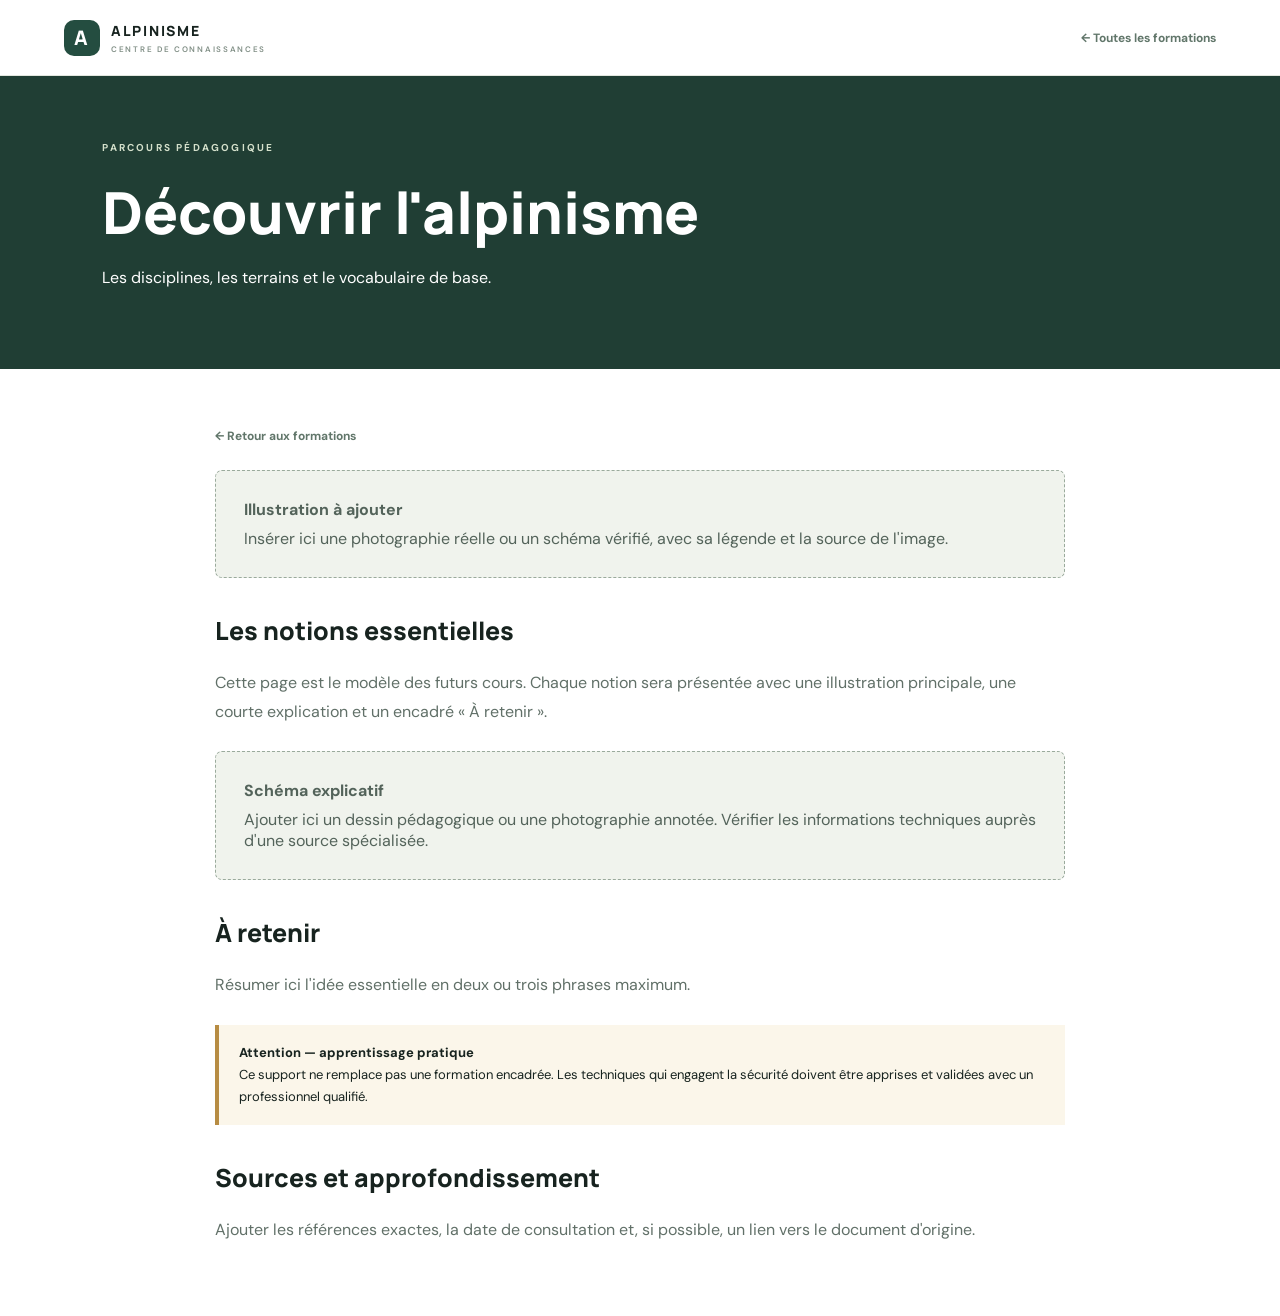
==== chapitre.html @ 08bb518b "Add files via upload" ====
<!doctype html>
<html lang="fr"><head><meta charset="utf-8"><meta name="viewport" content="width=device-width, initial-scale=1"><title>Chapitre — Alpinisme</title><link rel="stylesheet" href="style.css"><style>
.chapter-hero{padding:65px max(8vw,24px);background:#203e34;color:white}.chapter-hero h1{font:800 clamp(34px,5vw,58px) Manrope,sans-serif;margin:12px 0}.chapter-wrap{max-width:900px;margin:auto;padding:55px 25px}.back{font-size:12px;color:#61766a;font-weight:700}.placeholder{background:#f0f3ed;border:1px dashed #9aaa9c;border-radius:7px;padding:28px;margin:25px 0;color:#53635a}.placeholder strong{display:block;margin-bottom:8px}.chapter-wrap p{line-height:1.8;color:#617068}.chapter-wrap h2{font:800 25px Manrope;margin-top:35px}.chapter-warning{border-left:4px solid #b78c43;background:#fbf6ea;padding:17px 20px;margin:25px 0;font-size:13px;line-height:1.7}
</style></head><body>
<header class="topbar"><a class="brand" href="index.html"><span class="brand-mark">A</span><span>ALPINISME<span class="brand-sub">CENTRE DE CONNAISSANCES</span></span></a><a class="back" href="index.html#formations">← Toutes les formations</a></header>
<section class="chapter-hero"><p class="eyebrow">PARCOURS PÉDAGOGIQUE</p><h1 id="chapterTitle">Chapitre</h1><p id="chapterIntro">Cours en préparation.</p></section>
<main class="chapter-wrap">
  <a class="back" href="index.html#formations">← Retour aux formations</a>
  <div class="placeholder"><strong>Illustration à ajouter</strong>Insérer ici une photographie réelle ou un schéma vérifié, avec sa légende et la source de l'image.</div>
  <h2>Les notions essentielles</h2>
  <p>Cette page est le modèle des futurs cours. Chaque notion sera présentée avec une illustration principale, une courte explication et un encadré « À retenir ».</p>
  <div class="placeholder"><strong>Schéma explicatif</strong>Ajouter ici un dessin pédagogique ou une photographie annotée. Vérifier les informations techniques auprès d'une source spécialisée.</div>
  <h2>À retenir</h2>
  <p>Résumer ici l'idée essentielle en deux ou trois phrases maximum.</p>
  <div class="chapter-warning"><strong>Attention — apprentissage pratique</strong><br>Ce support ne remplace pas une formation encadrée. Les techniques qui engagent la sécurité doivent être apprises et validées avec un professionnel qualifié.</div>
  <h2>Sources et approfondissement</h2><p>Ajouter les références exactes, la date de consultation et, si possible, un lien vers le document d'origine.</p>
</main><script>
const titles={"01":["Découvrir l'alpinisme","Les disciplines, les terrains et le vocabulaire de base."],"02":["Le milieu montagnard","Comprendre le relief, l'altitude, les saisons et les dangers naturels."],"03":["Météorologie","Lire le ciel et comprendre les phénomènes météo en montagne."],"04":["Neige et avalanches","Découvrir le manteau neigeux et les facteurs de risque."],"05":["Matériel d'alpinisme","Identifier les équipements et comprendre leurs fonctions."],"06":["Cordes et encordement","Comprendre les principes de la sécurité en cordée."],"07":["Techniques de progression","Découvrir les différents terrains et les exigences de déplacement."],"08":["Glaciers et crevasses","Comprendre les glaciers et les dangers du terrain glaciaire."],"09":["Orientation et navigation","Lire une carte et comprendre les outils de navigation."],"10":["Préparer une course","Organiser une sortie et évaluer les paramètres importants."],"11":["Sécurité et secours","Prévention des risques et principes d'alerte."],"12":["Vie en montagne","S'organiser pour vivre et se déplacer en montagne."],"13":["Préparation physique","Développer les qualités utiles à la pratique de la montagne."],"14":["Progresser vers l'autonomie","Comprendre les étapes et responsabilités de la progression."],"15":["Culture alpine et grandes courses","Découvrir l'histoire et les grandes ascensions."]};
const id=new URLSearchParams(location.search).get("c")||"01";const data=titles[id]||titles["01"];document.getElementById("chapterTitle").textContent=data[0];document.getElementById("chapterIntro").textContent=data[1];document.title=data[0]+" — Alpinisme";
</script></body></html>
---- style.css ----
@import url('https://fonts.googleapis.com/css2?family=DM+Sans:wght@400;500;600;700&family=Manrope:wght@400;500;600;700;800&display=swap');
:root{--ink:#17231f;--muted:#68756f;--green:#244d40;--lime:#c5d7a5;--paper:#f5f6f2;--line:#e2e7df}
*{box-sizing:border-box}html{scroll-behavior:smooth}body{margin:0;background:#fff;color:var(--ink);font-family:'DM Sans',sans-serif}a{color:inherit;text-decoration:none}.topbar{height:76px;padding:0 max(5vw,24px);display:flex;align-items:center;justify-content:space-between;background:#fff;position:sticky;top:0;z-index:10;border-bottom:1px solid var(--line)}.brand{display:flex;gap:11px;align-items:center;font:800 14px Manrope,sans-serif;letter-spacing:1.7px}.brand-mark{width:36px;height:36px;background:var(--green);color:#fff;border-radius:10px;display:grid;place-items:center;font:800 20px Manrope}.brand-sub{display:block;font:600 8px 'DM Sans';letter-spacing:1.7px;color:#829087;margin-top:4px}.topbar nav{display:flex;gap:32px;font-size:13px;color:#53615a}.topbar nav a:hover{color:var(--green)}.menu-toggle{display:none;border:0;background:none;font-size:24px}
.hero{min-height:590px;position:relative;display:flex;align-items:center;padding:80px max(9vw,28px);color:white;background:#263e36 url('https://images.unsplash.com/photo-1464822759023-fed622ff2c3b?auto=format&fit=crop&w=2000&q=85') center 48%/cover no-repeat}.hero-shade{position:absolute;inset:0;background:linear-gradient(90deg,rgba(12,28,24,.86),rgba(12,28,24,.38) 60%,rgba(12,28,24,.12))}.hero-content{position:relative;max-width:660px}.eyebrow{font-size:10px;letter-spacing:2.2px;font-weight:700;color:#d4e0cb;margin:0 0 18px}.eyebrow.dark{color:#718578}.hero h1{font:800 clamp(48px,7vw,82px)/1.02 Manrope,sans-serif;letter-spacing:-3px;margin:0 0 24px}.hero h1 em{font-style:normal;color:#c9d9b3}.hero-copy{font-size:16px;line-height:1.8;color:#e0e8e2;max-width:550px;margin-bottom:32px}.button{display:inline-flex;align-items:center;gap:28px;padding:15px 20px;border-radius:4px;font-size:13px;font-weight:700}.button-light{background:#f5f7f1;color:var(--ink)}.button span{font-size:18px}.hero-note{position:absolute;bottom:25px;right:6%;font-size:11px;color:#e0e8e2}.dot{display:inline-block;width:7px;height:7px;background:#c5d7a5;border-radius:50%;margin-right:8px}
.section-wrap{max-width:1160px;margin:auto;padding:88px 28px}.intro{display:grid;grid-template-columns:1fr 1fr;gap:70px;align-items:center}.section-wrap h2,.notice-band h2{font:800 clamp(30px,4vw,43px)/1.12 Manrope,sans-serif;letter-spacing:-1.4px;margin:0}.intro-text{font-size:16px;line-height:1.9;color:var(--muted);max-width:520px}.courses{padding-top:35px}.section-heading{display:flex;justify-content:space-between;align-items:end;gap:25px;margin-bottom:30px}.search-box{display:flex;align-items:center;border:1px solid var(--line);padding:0 13px;height:44px;border-radius:4px;min-width:260px;color:#839087}.search-box span{font-size:24px;margin-right:8px}.search-box input{border:0;outline:0;font:13px 'DM Sans';width:100%;background:transparent}.filter-row{display:flex;gap:8px;flex-wrap:wrap;margin-bottom:25px}.filter{border:1px solid var(--line);background:white;padding:9px 14px;border-radius:30px;font:600 11px 'DM Sans';color:#627068;cursor:pointer}.filter.active,.filter:hover{background:var(--green);color:#fff;border-color:var(--green)}.course-grid{display:grid;grid-template-columns:repeat(3,1fr);gap:18px}.course-card{border:1px solid var(--line);border-radius:7px;overflow:hidden;transition:transform .2s,box-shadow .2s;background:white}.course-card:hover{transform:translateY(-3px);box-shadow:0 12px 30px #1b39200d}.course-image{height:165px;background:#e6ebe4 center/cover no-repeat;position:relative}.course-number{position:absolute;left:14px;top:14px;background:#ffffffed;border-radius:3px;padding:6px 9px;font-size:10px;font-weight:700;color:var(--green)}.course-body{padding:18px}.course-category{font-size:9px;letter-spacing:1.5px;text-transform:uppercase;color:#7c8c80;font-weight:700}.course-body h3{font:700 18px Manrope;margin:8px 0}.course-body p{font-size:12px;line-height:1.65;color:var(--muted);min-height:40px;margin:0 0 14px}.course-link{font-size:11px;font-weight:700;color:var(--green)}.course-link span{margin-left:8px}.no-results{color:var(--muted);padding:25px}.notice-band{background:#203e34;color:#fff;padding:62px max(9vw,28px);display:flex;gap:24px;align-items:flex-start}.notice-icon{flex:0 0 42px;height:42px;border:1px solid #9eb49d;border-radius:50%;display:grid;place-items:center;color:#d0dfbd;font:700 20px Manrope}.notice-band .eyebrow{margin-bottom:12px}.notice-band h2{font-size:30px;max-width:700px}.notice-band p:last-child{max-width:800px;color:#d2ddd5;font-size:13px;line-height:1.8}.sources h2{margin-bottom:16px}.sources>p:not(.eyebrow){color:var(--muted);line-height:1.8;max-width:700px;font-size:14px}.source-list{display:grid;grid-template-columns:repeat(5,1fr);gap:10px;margin-top:30px}.source-list a{border:1px solid var(--line);padding:16px 13px;border-radius:5px;font-weight:700;font-size:13px}.source-list span{display:block;font-size:10px;font-weight:400;color:var(--muted);margin-top:8px}footer{background:#f2f4ef;padding:28px max(5vw,24px);display:flex;align-items:center;justify-content:space-between;gap:20px}footer p{font-size:10px;color:#79867d}.footer-brand{font-size:12px}.back-top{font-size:11px;font-weight:700;color:var(--green)}
@media(max-width:800px){.course-grid{grid-template-columns:repeat(2,1fr)}.source-list{grid-template-columns:repeat(2,1fr)}.intro{gap:25px}.topbar nav{gap:16px}}
@media(max-width:600px){.topbar{height:65px}.menu-toggle{display:block}.topbar nav{display:none;position:absolute;top:65px;left:0;right:0;background:#fff;padding:18px 25px;flex-direction:column;border-bottom:1px solid var(--line)}.topbar nav.open{display:flex}.hero{min-height:570px;padding:65px 25px}.hero h1{letter-spacing:-2px}.hero-copy{font-size:14px}.hero-note{left:25px;right:auto}.section-wrap{padding:65px 22px}.intro{grid-template-columns:1fr;gap:8px}.intro-text{font-size:14px}.section-heading{align-items:stretch;flex-direction:column}.search-box{min-width:0}.course-grid{grid-template-columns:1fr}.course-image{height:190px}.notice-band{padding:48px 23px;gap:15px}.notice-band h2{font-size:24px}.source-list{grid-template-columns:1fr 1fr}footer{flex-wrap:wrap}footer p{order:3;width:100%}}
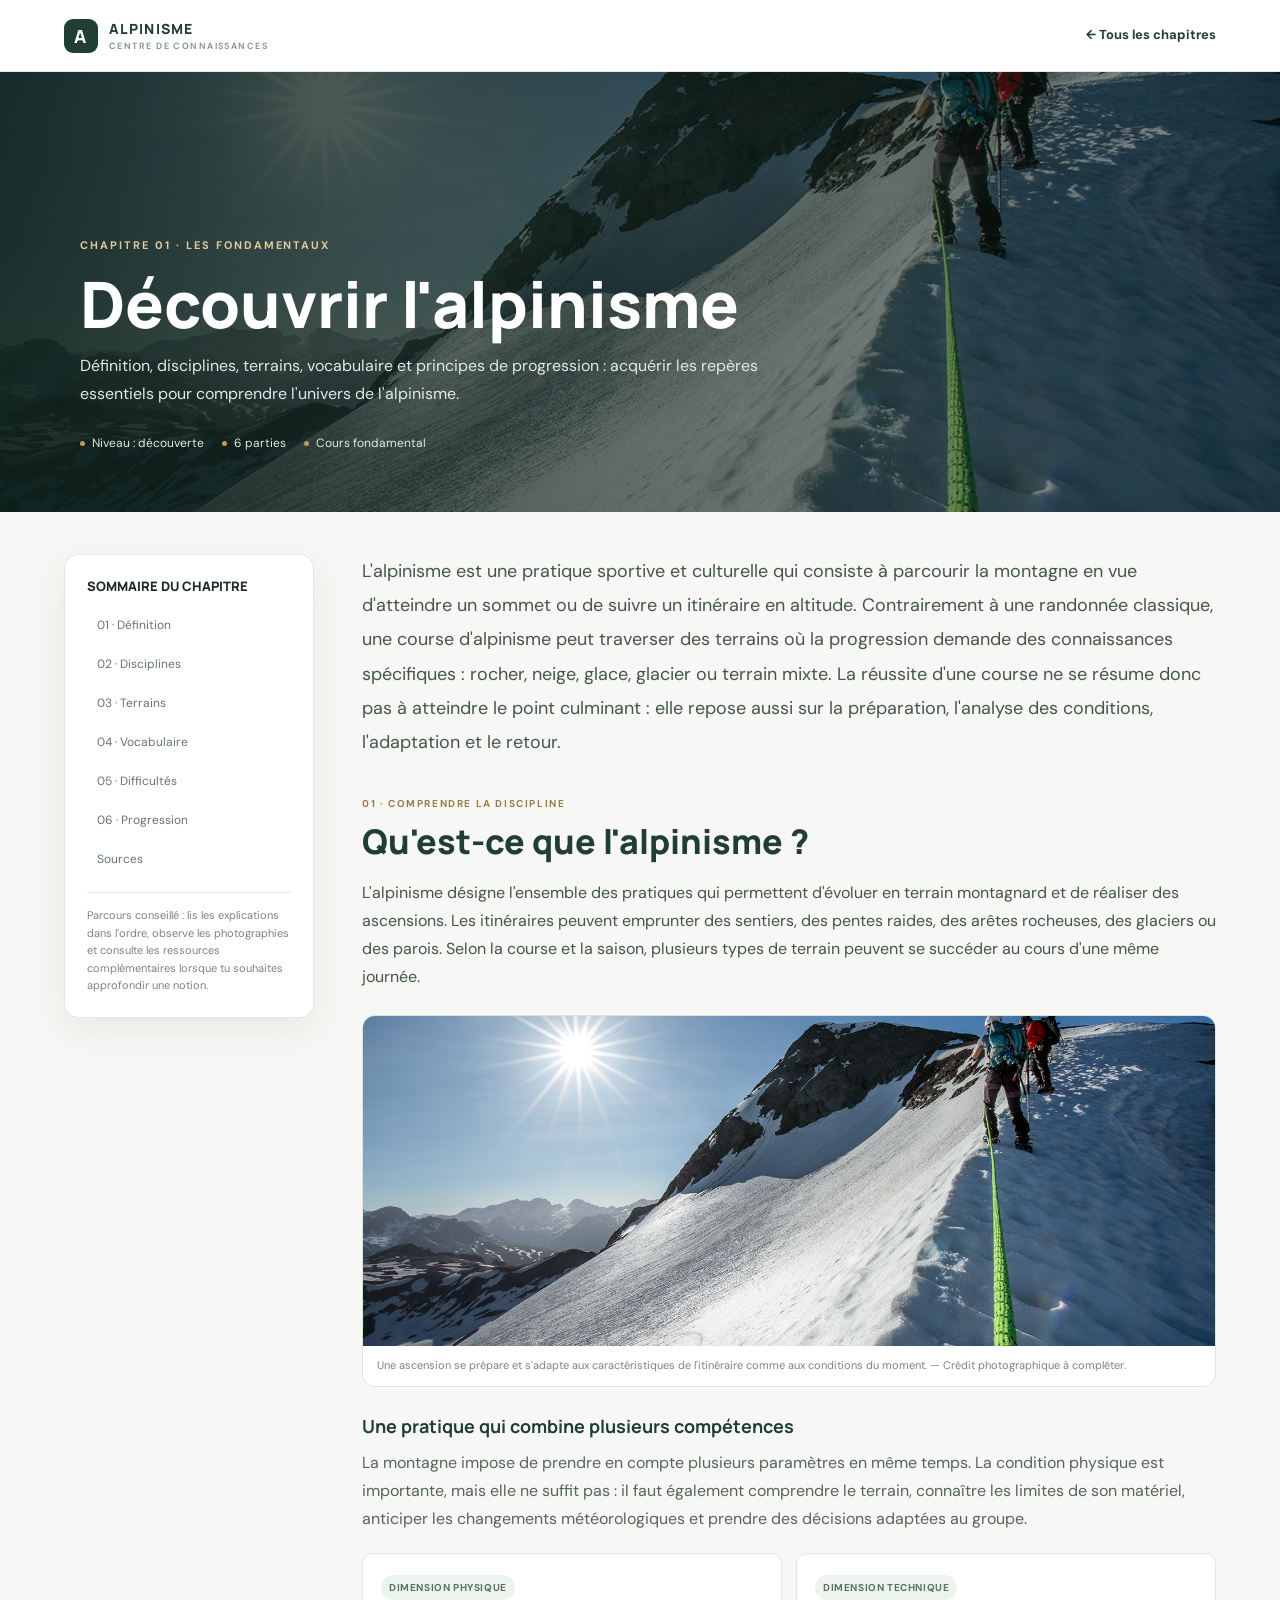
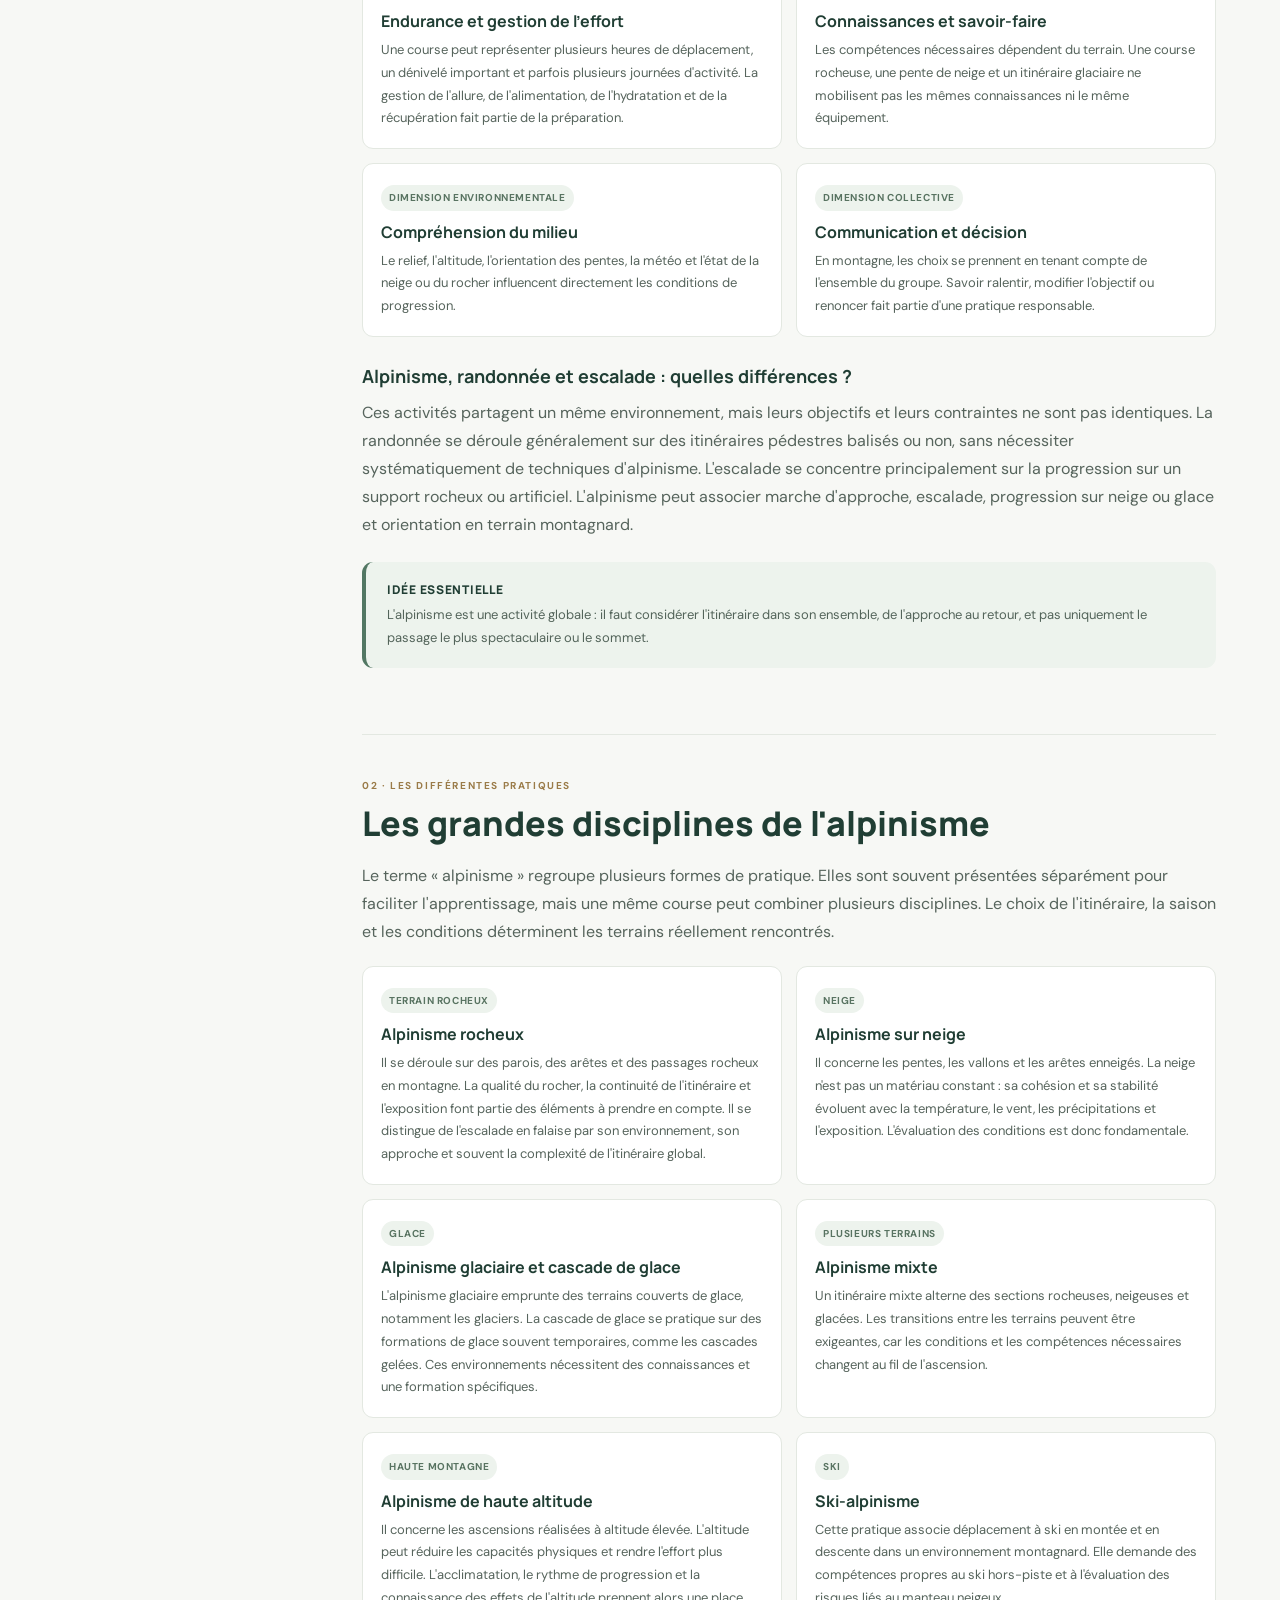
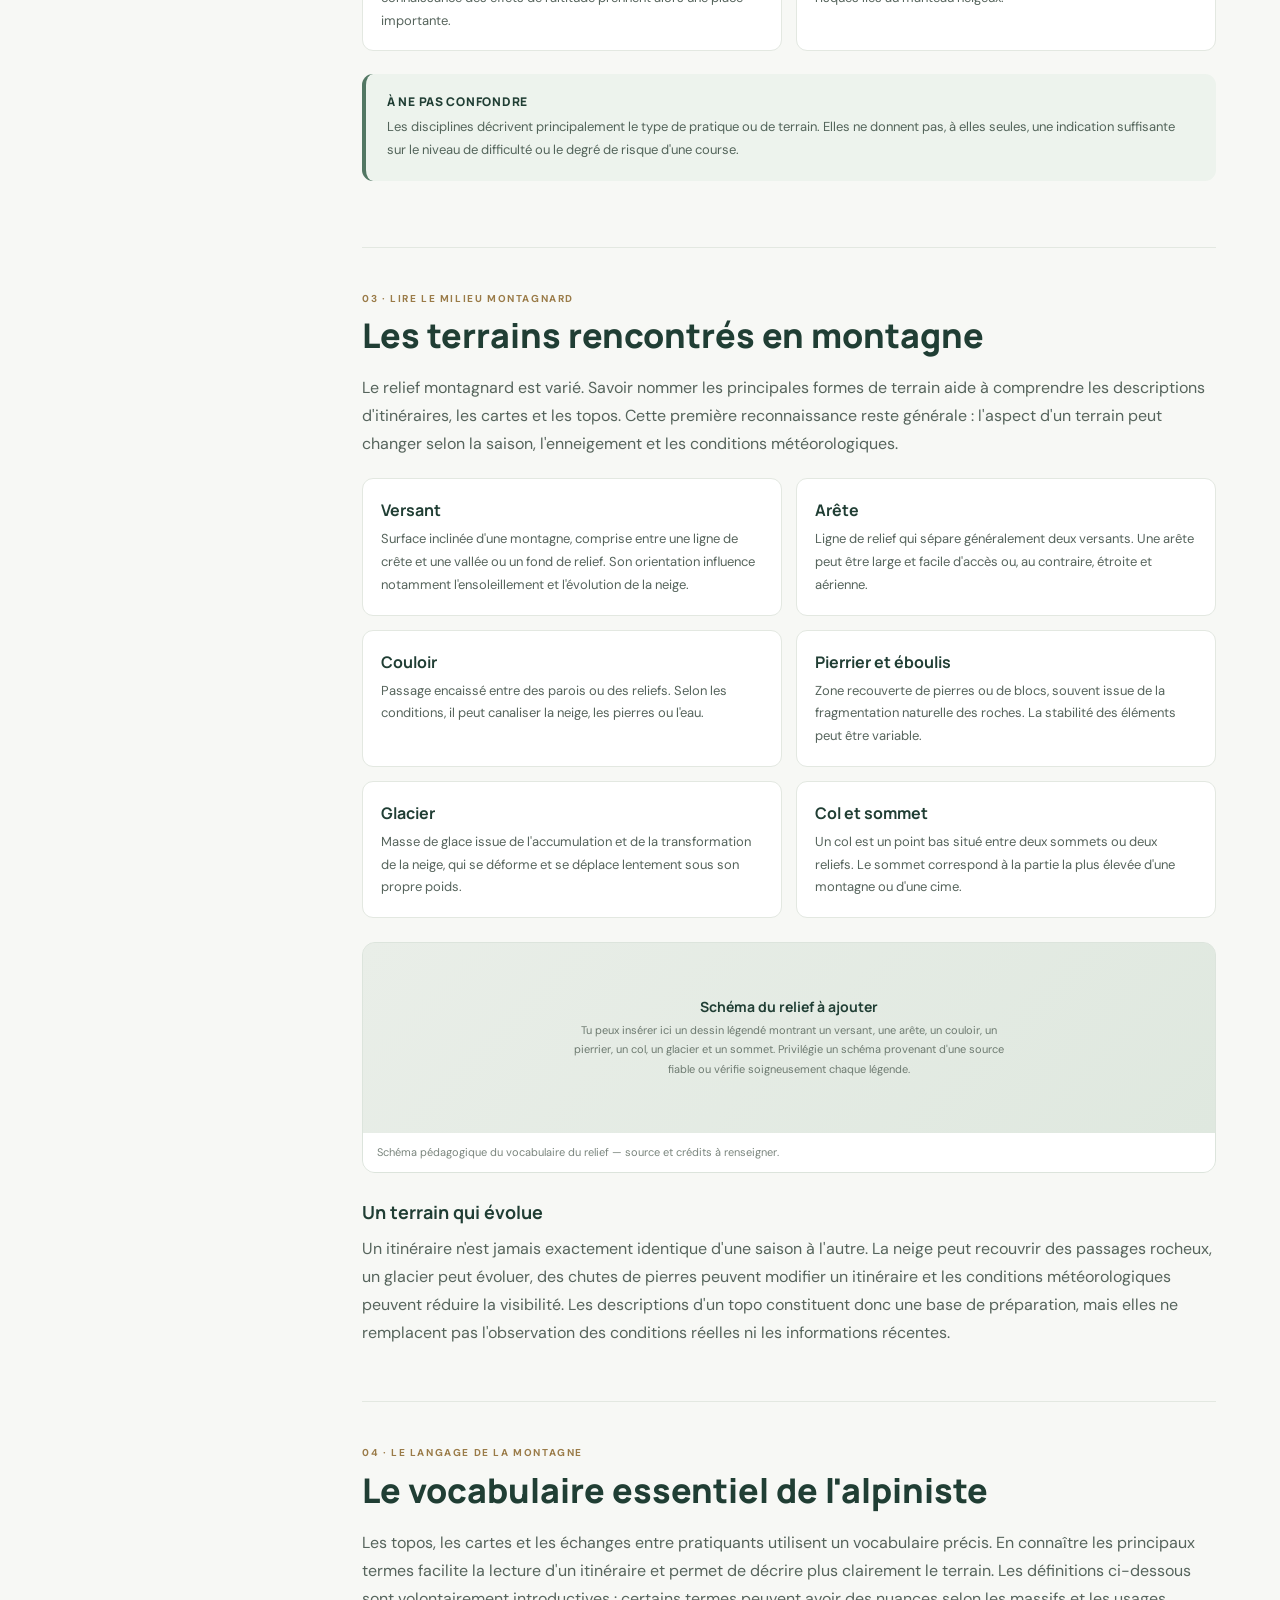
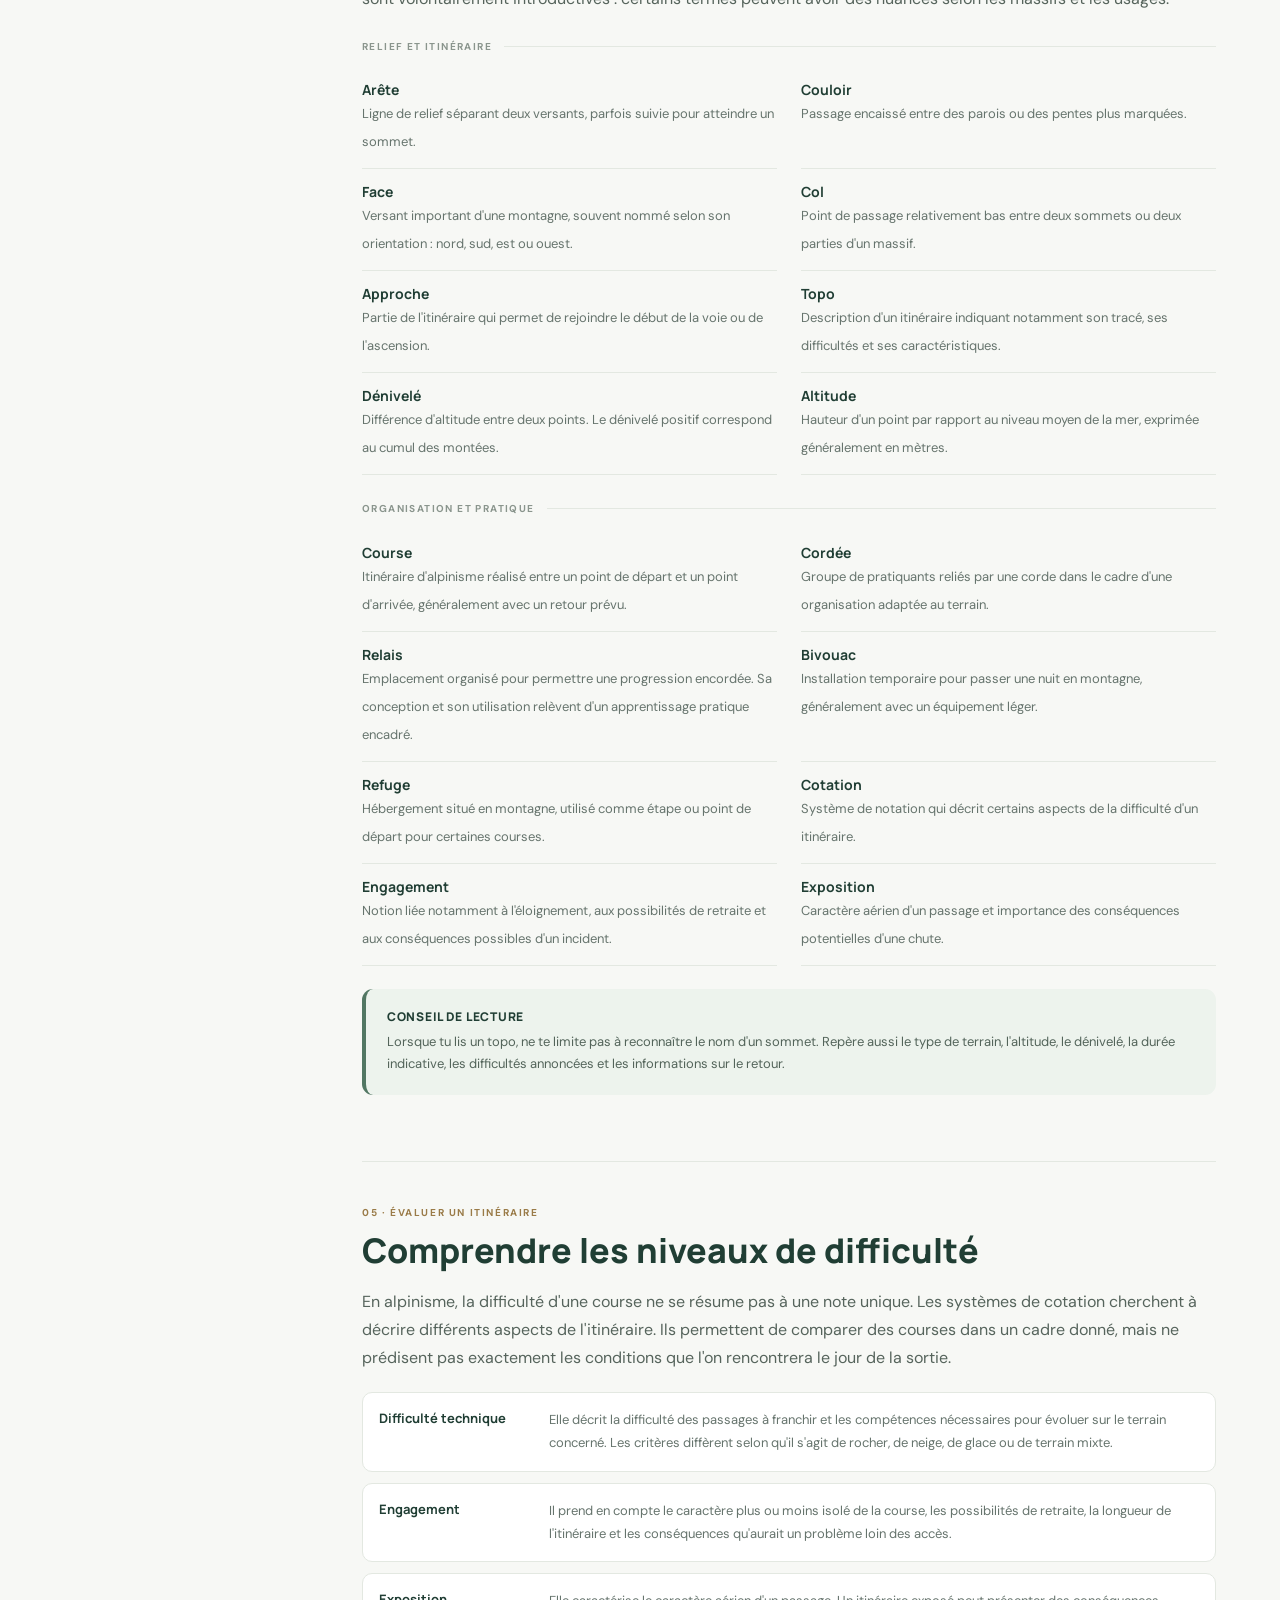
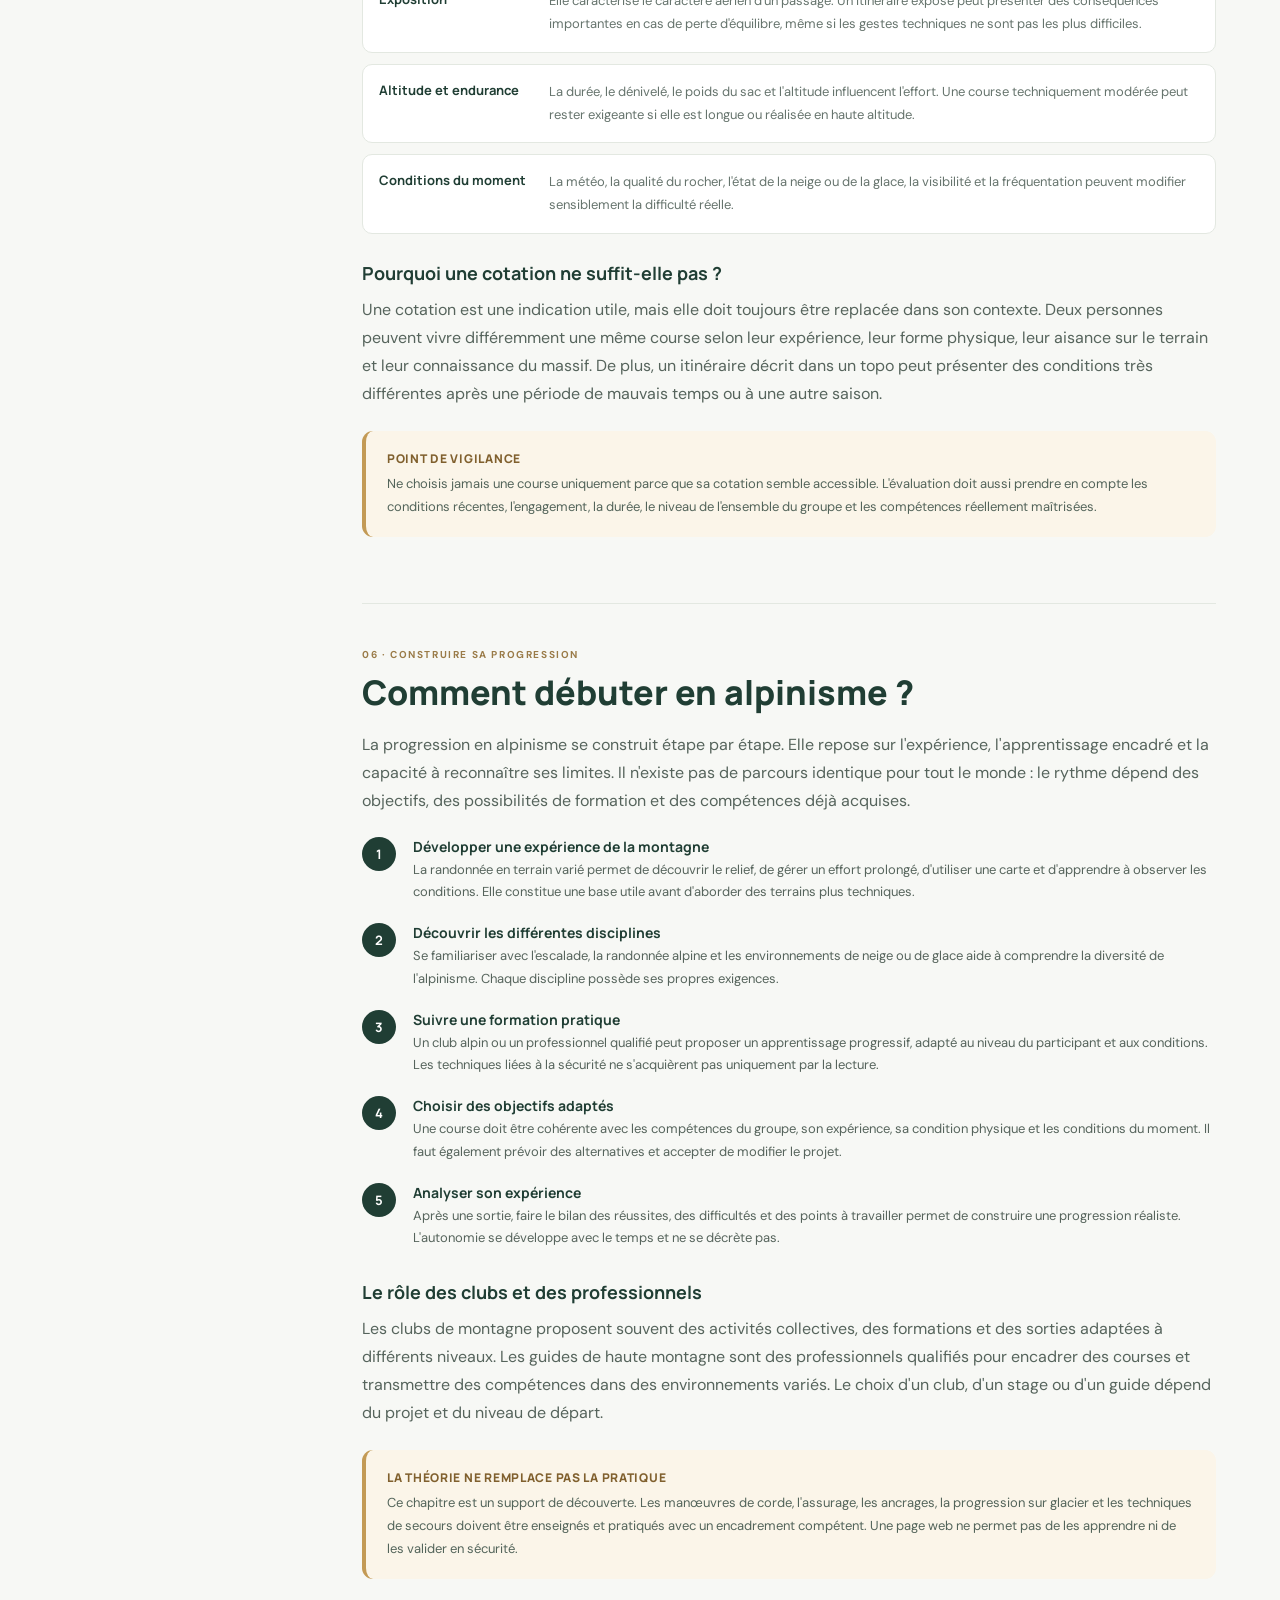
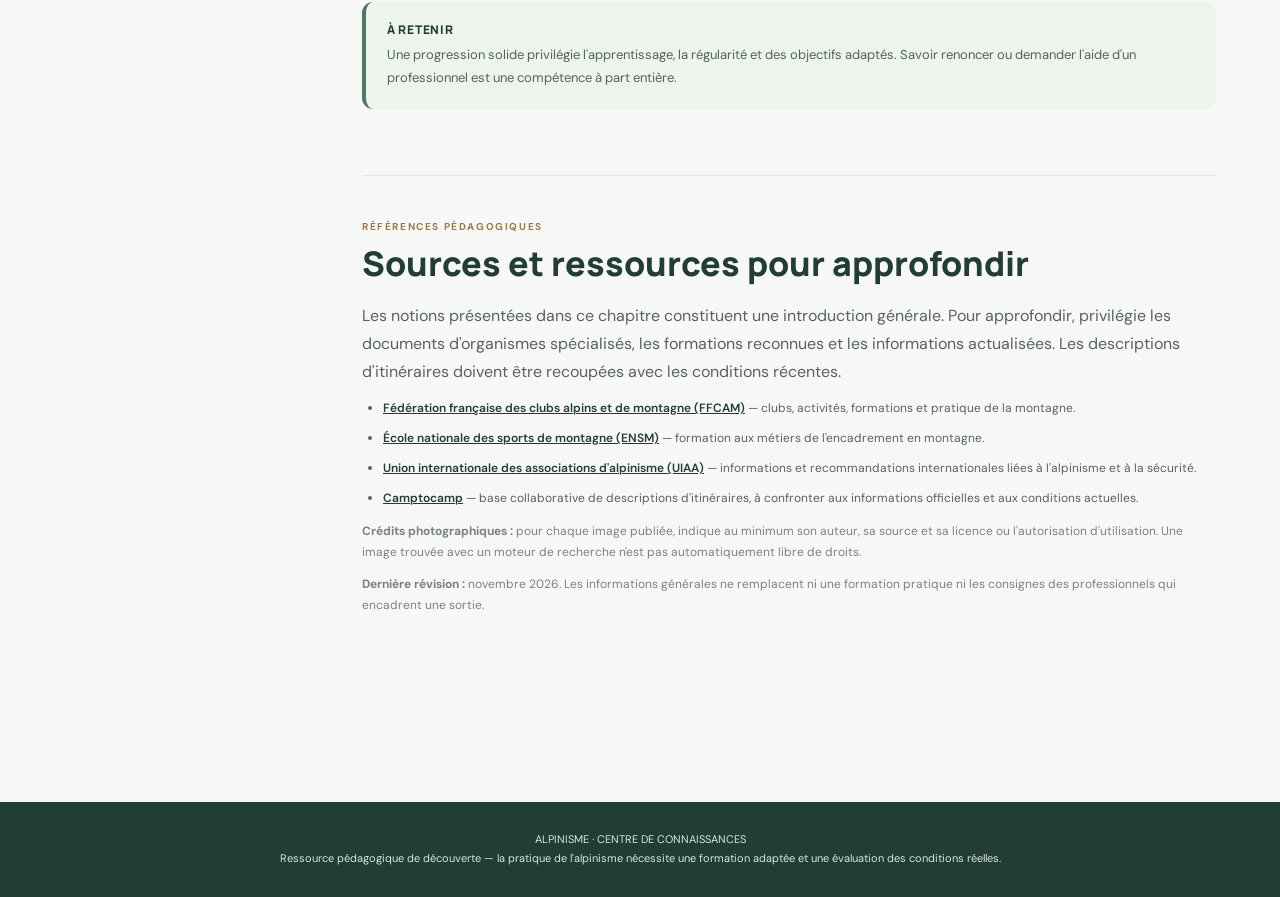
==== commit 94102f37: "Add files via upload" ====
--- a/chapitre.html
+++ b/chapitre.html
@@ -1,20 +1,214 @@
 <!doctype html>
-<html lang="fr"><head><meta charset="utf-8"><meta name="viewport" content="width=device-width, initial-scale=1"><title>Chapitre — Alpinisme</title><link rel="stylesheet" href="style.css"><style>
-.chapter-hero{padding:65px max(8vw,24px);background:#203e34;color:white}.chapter-hero h1{font:800 clamp(34px,5vw,58px) Manrope,sans-serif;margin:12px 0}.chapter-wrap{max-width:900px;margin:auto;padding:55px 25px}.back{font-size:12px;color:#61766a;font-weight:700}.placeholder{background:#f0f3ed;border:1px dashed #9aaa9c;border-radius:7px;padding:28px;margin:25px 0;color:#53635a}.placeholder strong{display:block;margin-bottom:8px}.chapter-wrap p{line-height:1.8;color:#617068}.chapter-wrap h2{font:800 25px Manrope;margin-top:35px}.chapter-warning{border-left:4px solid #b78c43;background:#fbf6ea;padding:17px 20px;margin:25px 0;font-size:13px;line-height:1.7}
-</style></head><body>
-<header class="topbar"><a class="brand" href="index.html"><span class="brand-mark">A</span><span>ALPINISME<span class="brand-sub">CENTRE DE CONNAISSANCES</span></span></a><a class="back" href="index.html#formations">← Toutes les formations</a></header>
-<section class="chapter-hero"><p class="eyebrow">PARCOURS PÉDAGOGIQUE</p><h1 id="chapterTitle">Chapitre</h1><p id="chapterIntro">Cours en préparation.</p></section>
-<main class="chapter-wrap">
-  <a class="back" href="index.html#formations">← Retour aux formations</a>
-  <div class="placeholder"><strong>Illustration à ajouter</strong>Insérer ici une photographie réelle ou un schéma vérifié, avec sa légende et la source de l'image.</div>
-  <h2>Les notions essentielles</h2>
-  <p>Cette page est le modèle des futurs cours. Chaque notion sera présentée avec une illustration principale, une courte explication et un encadré « À retenir ».</p>
-  <div class="placeholder"><strong>Schéma explicatif</strong>Ajouter ici un dessin pédagogique ou une photographie annotée. Vérifier les informations techniques auprès d'une source spécialisée.</div>
-  <h2>À retenir</h2>
-  <p>Résumer ici l'idée essentielle en deux ou trois phrases maximum.</p>
-  <div class="chapter-warning"><strong>Attention — apprentissage pratique</strong><br>Ce support ne remplace pas une formation encadrée. Les techniques qui engagent la sécurité doivent être apprises et validées avec un professionnel qualifié.</div>
-  <h2>Sources et approfondissement</h2><p>Ajouter les références exactes, la date de consultation et, si possible, un lien vers le document d'origine.</p>
-</main><script>
-const titles={"01":["Découvrir l'alpinisme","Les disciplines, les terrains et le vocabulaire de base."],"02":["Le milieu montagnard","Comprendre le relief, l'altitude, les saisons et les dangers naturels."],"03":["Météorologie","Lire le ciel et comprendre les phénomènes météo en montagne."],"04":["Neige et avalanches","Découvrir le manteau neigeux et les facteurs de risque."],"05":["Matériel d'alpinisme","Identifier les équipements et comprendre leurs fonctions."],"06":["Cordes et encordement","Comprendre les principes de la sécurité en cordée."],"07":["Techniques de progression","Découvrir les différents terrains et les exigences de déplacement."],"08":["Glaciers et crevasses","Comprendre les glaciers et les dangers du terrain glaciaire."],"09":["Orientation et navigation","Lire une carte et comprendre les outils de navigation."],"10":["Préparer une course","Organiser une sortie et évaluer les paramètres importants."],"11":["Sécurité et secours","Prévention des risques et principes d'alerte."],"12":["Vie en montagne","S'organiser pour vivre et se déplacer en montagne."],"13":["Préparation physique","Développer les qualités utiles à la pratique de la montagne."],"14":["Progresser vers l'autonomie","Comprendre les étapes et responsabilités de la progression."],"15":["Culture alpine et grandes courses","Découvrir l'histoire et les grandes ascensions."]};
-const id=new URLSearchParams(location.search).get("c")||"01";const data=titles[id]||titles["01"];document.getElementById("chapterTitle").textContent=data[0];document.getElementById("chapterIntro").textContent=data[1];document.title=data[0]+" — Alpinisme";
-</script></body></html>+<html lang="fr">
+<head>
+  <meta charset="utf-8">
+  <meta name="viewport" content="width=device-width, initial-scale=1">
+  <meta name="description" content="Cours introductif d'alpinisme : définition, disciplines, terrains, vocabulaire, cotations et progression." />
+  <title>Découvrir l'alpinisme — Alpinisme</title>
+  <style>
+    @import url('https://fonts.googleapis.com/css2?family=DM+Sans:wght@400;500;600;700&family=Manrope:wght@400;500;600;700;800&display=swap');
+    :root{--forest:#203e34;--forest2:#2c5144;--ink:#1d2a25;--muted:#66746d;--paper:#f7f8f5;--line:#e3e8e1;--gold:#c39a55;--pale:#edf2ec;--white:#fff;--shadow:0 12px 35px rgba(25,48,38,.08)}
+    *{box-sizing:border-box}html{scroll-behavior:smooth;scroll-padding-top:92px}body{margin:0;background:var(--paper);color:var(--ink);font-family:'DM Sans',sans-serif;line-height:1.75}a{color:inherit}
+    .topbar{height:72px;background:#fff;border-bottom:1px solid var(--line);display:flex;align-items:center;justify-content:space-between;padding:0 max(5vw,22px);position:sticky;top:0;z-index:20}.brand{text-decoration:none;display:flex;align-items:center;gap:11px;font:800 14px Manrope,sans-serif;letter-spacing:.08em;color:var(--forest)}.brand-mark{width:34px;height:34px;background:var(--forest);color:#fff;display:grid;place-items:center;border-radius:9px;font-size:18px}.brand-sub{display:block;font:600 9px 'DM Sans',sans-serif;letter-spacing:.16em;color:#849087;margin-top:2px}.top-link{text-decoration:none;font-size:13px;font-weight:700;color:var(--forest)}.top-link:hover{text-decoration:underline}
+    .hero{background:linear-gradient(90deg,rgba(13,32,25,.88),rgba(13,32,25,.38)),url('images/decouvrir-alpinisme.jpg') center 48%/cover no-repeat,var(--forest);color:#fff;min-height:440px;display:flex;align-items:end}.hero-inner{width:min(1120px,90%);margin:0 auto;padding:78px 0 58px}.eyebrow{font-size:11px;font-weight:700;letter-spacing:.18em;text-transform:uppercase;color:#e0c99e}.hero h1{font:800 clamp(36px,6vw,64px)/1.08 Manrope,sans-serif;max-width:780px;margin:14px 0}.hero p{max-width:700px;color:#e2e9e3;font-size:16px;margin:0}.hero-meta{display:flex;gap:18px;flex-wrap:wrap;margin-top:25px;color:#e1e9e2;font-size:12px}.hero-meta span{display:flex;align-items:center;gap:7px}.dot{width:5px;height:5px;border-radius:50%;background:var(--gold)}
+    .layout{width:min(1160px,90%);margin:42px auto 90px;display:grid;grid-template-columns:250px minmax(0,1fr);gap:48px;align-items:start}.side{position:sticky;top:100px;background:#fff;border:1px solid var(--line);border-radius:14px;padding:22px;box-shadow:var(--shadow)}.side-title{font:800 13px Manrope,sans-serif;margin:0 0 12px}.side a{display:block;text-decoration:none;color:var(--muted);font-size:12px;padding:8px 10px;border-radius:7px;margin:2px 0}.side a:hover{background:var(--pale);color:var(--forest)}.side-note{border-top:1px solid var(--line);margin-top:14px;padding-top:14px;color:#79847d;font-size:11px;line-height:1.6}.content{min-width:0}.intro{font-size:18px;color:#45554c;line-height:1.9;margin:0 0 36px}.section{padding:0 0 43px;margin:0 0 42px;border-bottom:1px solid var(--line)}.section:last-child{border-bottom:0}.section-kicker{font-size:10px;letter-spacing:.16em;text-transform:uppercase;color:#9a7b48;font-weight:700}.section h2{font:800 clamp(25px,3vw,34px)/1.2 Manrope,sans-serif;margin:8px 0 18px;color:var(--forest)}.section h3{font:700 18px Manrope,sans-serif;margin:27px 0 8px;color:var(--forest)}.section h4{font:700 15px Manrope,sans-serif;margin:16px 0 5px;color:var(--forest)}.section p{color:#56645c;margin:11px 0}.section p.lead{font-size:16px;color:#43544a}.section ul{color:#56645c;padding-left:21px}.section li{margin:7px 0}.photo-slot{margin:24px 0;border-radius:13px;overflow:hidden;background:#e7ece6;border:1px solid #dce4dc}.photo-slot img{width:100%;height:330px;object-fit:cover;display:block}.photo-caption{padding:10px 14px;background:#fff;color:#7a857d;font-size:11px}.placeholder{min-height:190px;display:flex;flex-direction:column;align-items:center;justify-content:center;text-align:center;padding:24px;color:#6d7a70;background:linear-gradient(135deg,#e9eee8,#dfe8df)}.placeholder strong{font:700 14px Manrope;color:var(--forest);margin-bottom:5px}.placeholder small{font-size:11px;max-width:440px}.callout{border-radius:11px;padding:19px 21px;margin:23px 0;background:#edf3ed;border-left:4px solid #527763}.callout strong{display:block;color:var(--forest);font:800 12px Manrope;letter-spacing:.06em;margin-bottom:6px}.callout p{font-size:13px;margin:0;color:#53645a}.warning{background:#fbf5e9;border-left-color:var(--gold)}.warning strong{color:#80602e}.two-col{display:grid;grid-template-columns:repeat(2,minmax(0,1fr));gap:14px;margin:20px 0}.mini-card{background:#fff;border:1px solid var(--line);border-radius:11px;padding:18px}.mini-card h3{margin:2px 0 7px;font-size:16px}.mini-card p{font-size:13px;margin:0}.tag{display:inline-block;font-size:10px;font-weight:700;letter-spacing:.06em;text-transform:uppercase;color:#587361;background:#edf3ed;border-radius:20px;padding:4px 8px;margin-bottom:8px}.vocab{display:grid;grid-template-columns:repeat(2,minmax(0,1fr));gap:0 24px}.vocab-item{padding:13px 0;border-bottom:1px solid var(--line)}.vocab-item strong{display:block;color:var(--forest);font:700 14px Manrope}.vocab-item span{font-size:13px;color:var(--muted)}.level-list{display:grid;gap:11px;margin:20px 0}.level{display:grid;grid-template-columns:155px 1fr;gap:15px;align-items:start;background:#fff;border:1px solid var(--line);border-radius:10px;padding:16px}.level b{font:700 13px Manrope;color:var(--forest)}.level span{font-size:13px;color:var(--muted)}.steps{counter-reset:step;display:grid;gap:16px;margin:22px 0}.step{counter-increment:step;display:grid;grid-template-columns:38px 1fr;gap:13px;align-items:start}.step:before{content:counter(step);width:34px;height:34px;border-radius:50%;background:var(--forest);color:white;display:grid;place-items:center;font:700 13px Manrope}.step strong{display:block;font:700 14px Manrope;color:var(--forest)}.step p{font-size:13px;margin:3px 0}.sources{font-size:12px;color:var(--muted)}.sources a{color:var(--forest);font-weight:600}.sources li{margin:9px 0}footer{background:var(--forest);color:#dbe5dc;padding:28px max(5vw,22px);font-size:11px;text-align:center}footer a{color:#fff}.small-note{font-size:12px!important;color:#78847c!important}.divider-label{display:flex;align-items:center;gap:12px;margin:25px 0 12px;color:#8a958d;font-size:10px;letter-spacing:.14em;text-transform:uppercase;font-weight:700}.divider-label:after{content:'';height:1px;background:var(--line);flex:1}
+    @media(max-width:820px){.layout{grid-template-columns:1fr;gap:24px}.side{position:static}.side nav{display:grid;grid-template-columns:repeat(2,minmax(0,1fr));gap:2px}.side-note{display:none}.hero{min-height:370px}.hero-inner{padding:60px 0 44px}.photo-slot img{height:250px}}
+    @media(max-width:540px){.topbar{height:62px;padding:0 16px}.brand{font-size:12px}.top-link{font-size:11px}.layout{width:92%;margin-top:24px}.side{padding:16px}.side nav{grid-template-columns:1fr 1fr}.side a{font-size:11px;padding:7px}.two-col,.vocab{grid-template-columns:1fr}.level{grid-template-columns:1fr;gap:4px}.hero p{font-size:14px}.hero-meta{gap:10px}.photo-slot img{height:200px}}
+  </style>
+</head>
+<body>
+<header class="topbar">
+  <a class="brand" href="index.html"><span class="brand-mark">A</span><span>ALPINISME<span class="brand-sub">CENTRE DE CONNAISSANCES</span></span></a>
+  <a class="top-link" href="index.html#formations">← Tous les chapitres</a>
+</header>
+<section class="hero">
+  <div class="hero-inner">
+    <div class="eyebrow">CHAPITRE 01 · LES FONDAMENTAUX</div>
+    <h1>Découvrir l'alpinisme</h1>
+    <p>Définition, disciplines, terrains, vocabulaire et principes de progression : acquérir les repères essentiels pour comprendre l'univers de l'alpinisme.</p>
+    <div class="hero-meta"><span><i class="dot"></i> Niveau : découverte</span><span><i class="dot"></i> 6 parties</span><span><i class="dot"></i> Cours fondamental</span></div>
+  </div>
+</section>
+<main class="layout">
+  <aside class="side">
+    <p class="side-title">SOMMAIRE DU CHAPITRE</p>
+    <nav>
+      <a href="#definition">01 · Définition</a>
+      <a href="#disciplines">02 · Disciplines</a>
+      <a href="#terrains">03 · Terrains</a>
+      <a href="#vocabulaire">04 · Vocabulaire</a>
+      <a href="#difficultes">05 · Difficultés</a>
+      <a href="#debuter">06 · Progression</a>
+      <a href="#sources">Sources</a>
+    </nav>
+    <div class="side-note">Parcours conseillé : lis les explications dans l'ordre, observe les photographies et consulte les ressources complémentaires lorsque tu souhaites approfondir une notion.</div>
+  </aside>
+
+  <article class="content">
+    <p class="intro">L'alpinisme est une pratique sportive et culturelle qui consiste à parcourir la montagne en vue d'atteindre un sommet ou de suivre un itinéraire en altitude. Contrairement à une randonnée classique, une course d'alpinisme peut traverser des terrains où la progression demande des connaissances spécifiques : rocher, neige, glace, glacier ou terrain mixte. La réussite d'une course ne se résume donc pas à atteindre le point culminant : elle repose aussi sur la préparation, l'analyse des conditions, l'adaptation et le retour.</p>
+
+    <section class="section" id="definition">
+      <div class="section-kicker">01 · Comprendre la discipline</div>
+      <h2>Qu'est-ce que l'alpinisme ?</h2>
+      <p class="lead">L'alpinisme désigne l'ensemble des pratiques qui permettent d'évoluer en terrain montagnard et de réaliser des ascensions. Les itinéraires peuvent emprunter des sentiers, des pentes raides, des arêtes rocheuses, des glaciers ou des parois. Selon la course et la saison, plusieurs types de terrain peuvent se succéder au cours d'une même journée.</p>
+      <div class="photo-slot">
+        <img src="images/decouvrir-alpinisme.jpg" alt="Alpinistes progressant dans un paysage de haute montagne" onerror="this.style.display='none';this.nextElementSibling.style.display='flex'">
+        <div class="placeholder" style="display:none"><strong>Photographie principale à ajouter</strong><small>Place une photographie représentative de l'alpinisme dans le dossier images et nomme-la decouvrir-alpinisme.jpg.</small></div>
+        <div class="photo-caption">Une ascension se prépare et s'adapte aux caractéristiques de l'itinéraire comme aux conditions du moment. — Crédit photographique à compléter.</div>
+      </div>
+      <h3>Une pratique qui combine plusieurs compétences</h3>
+      <p>La montagne impose de prendre en compte plusieurs paramètres en même temps. La condition physique est importante, mais elle ne suffit pas : il faut également comprendre le terrain, connaître les limites de son matériel, anticiper les changements météorologiques et prendre des décisions adaptées au groupe.</p>
+      <div class="two-col">
+        <div class="mini-card"><span class="tag">Dimension physique</span><h3>Endurance et gestion de l'effort</h3><p>Une course peut représenter plusieurs heures de déplacement, un dénivelé important et parfois plusieurs journées d'activité. La gestion de l'allure, de l'alimentation, de l'hydratation et de la récupération fait partie de la préparation.</p></div>
+        <div class="mini-card"><span class="tag">Dimension technique</span><h3>Connaissances et savoir-faire</h3><p>Les compétences nécessaires dépendent du terrain. Une course rocheuse, une pente de neige et un itinéraire glaciaire ne mobilisent pas les mêmes connaissances ni le même équipement.</p></div>
+        <div class="mini-card"><span class="tag">Dimension environnementale</span><h3>Compréhension du milieu</h3><p>Le relief, l'altitude, l'orientation des pentes, la météo et l'état de la neige ou du rocher influencent directement les conditions de progression.</p></div>
+        <div class="mini-card"><span class="tag">Dimension collective</span><h3>Communication et décision</h3><p>En montagne, les choix se prennent en tenant compte de l'ensemble du groupe. Savoir ralentir, modifier l'objectif ou renoncer fait partie d'une pratique responsable.</p></div>
+      </div>
+      <h3>Alpinisme, randonnée et escalade : quelles différences ?</h3>
+      <p>Ces activités partagent un même environnement, mais leurs objectifs et leurs contraintes ne sont pas identiques. La randonnée se déroule généralement sur des itinéraires pédestres balisés ou non, sans nécessiter systématiquement de techniques d'alpinisme. L'escalade se concentre principalement sur la progression sur un support rocheux ou artificiel. L'alpinisme peut associer marche d'approche, escalade, progression sur neige ou glace et orientation en terrain montagnard.</p>
+      <div class="callout"><strong>IDÉE ESSENTIELLE</strong><p>L'alpinisme est une activité globale : il faut considérer l'itinéraire dans son ensemble, de l'approche au retour, et pas uniquement le passage le plus spectaculaire ou le sommet.</p></div>
+    </section>
+
+    <section class="section" id="disciplines">
+      <div class="section-kicker">02 · Les différentes pratiques</div>
+      <h2>Les grandes disciplines de l'alpinisme</h2>
+      <p>Le terme « alpinisme » regroupe plusieurs formes de pratique. Elles sont souvent présentées séparément pour faciliter l'apprentissage, mais une même course peut combiner plusieurs disciplines. Le choix de l'itinéraire, la saison et les conditions déterminent les terrains réellement rencontrés.</p>
+      <div class="two-col">
+        <div class="mini-card"><span class="tag">Terrain rocheux</span><h3>Alpinisme rocheux</h3><p>Il se déroule sur des parois, des arêtes et des passages rocheux en montagne. La qualité du rocher, la continuité de l'itinéraire et l'exposition font partie des éléments à prendre en compte. Il se distingue de l'escalade en falaise par son environnement, son approche et souvent la complexité de l'itinéraire global.</p></div>
+        <div class="mini-card"><span class="tag">Neige</span><h3>Alpinisme sur neige</h3><p>Il concerne les pentes, les vallons et les arêtes enneigés. La neige n'est pas un matériau constant : sa cohésion et sa stabilité évoluent avec la température, le vent, les précipitations et l'exposition. L'évaluation des conditions est donc fondamentale.</p></div>
+        <div class="mini-card"><span class="tag">Glace</span><h3>Alpinisme glaciaire et cascade de glace</h3><p>L'alpinisme glaciaire emprunte des terrains couverts de glace, notamment les glaciers. La cascade de glace se pratique sur des formations de glace souvent temporaires, comme les cascades gelées. Ces environnements nécessitent des connaissances et une formation spécifiques.</p></div>
+        <div class="mini-card"><span class="tag">Plusieurs terrains</span><h3>Alpinisme mixte</h3><p>Un itinéraire mixte alterne des sections rocheuses, neigeuses et glacées. Les transitions entre les terrains peuvent être exigeantes, car les conditions et les compétences nécessaires changent au fil de l'ascension.</p></div>
+        <div class="mini-card"><span class="tag">Haute montagne</span><h3>Alpinisme de haute altitude</h3><p>Il concerne les ascensions réalisées à altitude élevée. L'altitude peut réduire les capacités physiques et rendre l'effort plus difficile. L'acclimatation, le rythme de progression et la connaissance des effets de l'altitude prennent alors une place importante.</p></div>
+        <div class="mini-card"><span class="tag">Ski</span><h3>Ski-alpinisme</h3><p>Cette pratique associe déplacement à ski en montée et en descente dans un environnement montagnard. Elle demande des compétences propres au ski hors-piste et à l'évaluation des risques liés au manteau neigeux.</p></div>
+      </div>
+      <div class="callout"><strong>À NE PAS CONFONDRE</strong><p>Les disciplines décrivent principalement le type de pratique ou de terrain. Elles ne donnent pas, à elles seules, une indication suffisante sur le niveau de difficulté ou le degré de risque d'une course.</p></div>
+    </section>
+
+    <section class="section" id="terrains">
+      <div class="section-kicker">03 · Lire le milieu montagnard</div>
+      <h2>Les terrains rencontrés en montagne</h2>
+      <p>Le relief montagnard est varié. Savoir nommer les principales formes de terrain aide à comprendre les descriptions d'itinéraires, les cartes et les topos. Cette première reconnaissance reste générale : l'aspect d'un terrain peut changer selon la saison, l'enneigement et les conditions météorologiques.</p>
+      <div class="two-col">
+        <div class="mini-card"><h3>Versant</h3><p>Surface inclinée d'une montagne, comprise entre une ligne de crête et une vallée ou un fond de relief. Son orientation influence notamment l'ensoleillement et l'évolution de la neige.</p></div>
+        <div class="mini-card"><h3>Arête</h3><p>Ligne de relief qui sépare généralement deux versants. Une arête peut être large et facile d'accès ou, au contraire, étroite et aérienne.</p></div>
+        <div class="mini-card"><h3>Couloir</h3><p>Passage encaissé entre des parois ou des reliefs. Selon les conditions, il peut canaliser la neige, les pierres ou l'eau.</p></div>
+        <div class="mini-card"><h3>Pierrier et éboulis</h3><p>Zone recouverte de pierres ou de blocs, souvent issue de la fragmentation naturelle des roches. La stabilité des éléments peut être variable.</p></div>
+        <div class="mini-card"><h3>Glacier</h3><p>Masse de glace issue de l'accumulation et de la transformation de la neige, qui se déforme et se déplace lentement sous son propre poids.</p></div>
+        <div class="mini-card"><h3>Col et sommet</h3><p>Un col est un point bas situé entre deux sommets ou deux reliefs. Le sommet correspond à la partie la plus élevée d'une montagne ou d'une cime.</p></div>
+      </div>
+      <div class="photo-slot"><div class="placeholder"><strong>Schéma du relief à ajouter</strong><small>Tu peux insérer ici un dessin légendé montrant un versant, une arête, un couloir, un pierrier, un col, un glacier et un sommet. Privilégie un schéma provenant d'une source fiable ou vérifie soigneusement chaque légende.</small></div><div class="photo-caption">Schéma pédagogique du vocabulaire du relief — source et crédits à renseigner.</div></div>
+      <h3>Un terrain qui évolue</h3>
+      <p>Un itinéraire n'est jamais exactement identique d'une saison à l'autre. La neige peut recouvrir des passages rocheux, un glacier peut évoluer, des chutes de pierres peuvent modifier un itinéraire et les conditions météorologiques peuvent réduire la visibilité. Les descriptions d'un topo constituent donc une base de préparation, mais elles ne remplacent pas l'observation des conditions réelles ni les informations récentes.</p>
+    </section>
+
+    <section class="section" id="vocabulaire">
+      <div class="section-kicker">04 · Le langage de la montagne</div>
+      <h2>Le vocabulaire essentiel de l'alpiniste</h2>
+      <p>Les topos, les cartes et les échanges entre pratiquants utilisent un vocabulaire précis. En connaître les principaux termes facilite la lecture d'un itinéraire et permet de décrire plus clairement le terrain. Les définitions ci-dessous sont volontairement introductives : certains termes peuvent avoir des nuances selon les massifs et les usages.</p>
+      <div class="divider-label">Relief et itinéraire</div>
+      <div class="vocab">
+        <div class="vocab-item"><strong>Arête</strong><span>Ligne de relief séparant deux versants, parfois suivie pour atteindre un sommet.</span></div>
+        <div class="vocab-item"><strong>Couloir</strong><span>Passage encaissé entre des parois ou des pentes plus marquées.</span></div>
+        <div class="vocab-item"><strong>Face</strong><span>Versant important d'une montagne, souvent nommé selon son orientation : nord, sud, est ou ouest.</span></div>
+        <div class="vocab-item"><strong>Col</strong><span>Point de passage relativement bas entre deux sommets ou deux parties d'un massif.</span></div>
+        <div class="vocab-item"><strong>Approche</strong><span>Partie de l'itinéraire qui permet de rejoindre le début de la voie ou de l'ascension.</span></div>
+        <div class="vocab-item"><strong>Topo</strong><span>Description d'un itinéraire indiquant notamment son tracé, ses difficultés et ses caractéristiques.</span></div>
+        <div class="vocab-item"><strong>Dénivelé</strong><span>Différence d'altitude entre deux points. Le dénivelé positif correspond au cumul des montées.</span></div>
+        <div class="vocab-item"><strong>Altitude</strong><span>Hauteur d'un point par rapport au niveau moyen de la mer, exprimée généralement en mètres.</span></div>
+      </div>
+      <div class="divider-label">Organisation et pratique</div>
+      <div class="vocab">
+        <div class="vocab-item"><strong>Course</strong><span>Itinéraire d'alpinisme réalisé entre un point de départ et un point d'arrivée, généralement avec un retour prévu.</span></div>
+        <div class="vocab-item"><strong>Cordée</strong><span>Groupe de pratiquants reliés par une corde dans le cadre d'une organisation adaptée au terrain.</span></div>
+        <div class="vocab-item"><strong>Relais</strong><span>Emplacement organisé pour permettre une progression encordée. Sa conception et son utilisation relèvent d'un apprentissage pratique encadré.</span></div>
+        <div class="vocab-item"><strong>Bivouac</strong><span>Installation temporaire pour passer une nuit en montagne, généralement avec un équipement léger.</span></div>
+        <div class="vocab-item"><strong>Refuge</strong><span>Hébergement situé en montagne, utilisé comme étape ou point de départ pour certaines courses.</span></div>
+        <div class="vocab-item"><strong>Cotation</strong><span>Système de notation qui décrit certains aspects de la difficulté d'un itinéraire.</span></div>
+        <div class="vocab-item"><strong>Engagement</strong><span>Notion liée notamment à l'éloignement, aux possibilités de retraite et aux conséquences possibles d'un incident.</span></div>
+        <div class="vocab-item"><strong>Exposition</strong><span>Caractère aérien d'un passage et importance des conséquences potentielles d'une chute.</span></div>
+      </div>
+      <div class="callout"><strong>CONSEIL DE LECTURE</strong><p>Lorsque tu lis un topo, ne te limite pas à reconnaître le nom d'un sommet. Repère aussi le type de terrain, l'altitude, le dénivelé, la durée indicative, les difficultés annoncées et les informations sur le retour.</p></div>
+    </section>
+
+    <section class="section" id="difficultes">
+      <div class="section-kicker">05 · Évaluer un itinéraire</div>
+      <h2>Comprendre les niveaux de difficulté</h2>
+      <p>En alpinisme, la difficulté d'une course ne se résume pas à une note unique. Les systèmes de cotation cherchent à décrire différents aspects de l'itinéraire. Ils permettent de comparer des courses dans un cadre donné, mais ne prédisent pas exactement les conditions que l'on rencontrera le jour de la sortie.</p>
+      <div class="level-list">
+        <div class="level"><b>Difficulté technique</b><span>Elle décrit la difficulté des passages à franchir et les compétences nécessaires pour évoluer sur le terrain concerné. Les critères diffèrent selon qu'il s'agit de rocher, de neige, de glace ou de terrain mixte.</span></div>
+        <div class="level"><b>Engagement</b><span>Il prend en compte le caractère plus ou moins isolé de la course, les possibilités de retraite, la longueur de l'itinéraire et les conséquences qu'aurait un problème loin des accès.</span></div>
+        <div class="level"><b>Exposition</b><span>Elle caractérise le caractère aérien d'un passage. Un itinéraire exposé peut présenter des conséquences importantes en cas de perte d'équilibre, même si les gestes techniques ne sont pas les plus difficiles.</span></div>
+        <div class="level"><b>Altitude et endurance</b><span>La durée, le dénivelé, le poids du sac et l'altitude influencent l'effort. Une course techniquement modérée peut rester exigeante si elle est longue ou réalisée en haute altitude.</span></div>
+        <div class="level"><b>Conditions du moment</b><span>La météo, la qualité du rocher, l'état de la neige ou de la glace, la visibilité et la fréquentation peuvent modifier sensiblement la difficulté réelle.</span></div>
+      </div>
+      <h3>Pourquoi une cotation ne suffit-elle pas ?</h3>
+      <p>Une cotation est une indication utile, mais elle doit toujours être replacée dans son contexte. Deux personnes peuvent vivre différemment une même course selon leur expérience, leur forme physique, leur aisance sur le terrain et leur connaissance du massif. De plus, un itinéraire décrit dans un topo peut présenter des conditions très différentes après une période de mauvais temps ou à une autre saison.</p>
+      <div class="callout warning"><strong>POINT DE VIGILANCE</strong><p>Ne choisis jamais une course uniquement parce que sa cotation semble accessible. L'évaluation doit aussi prendre en compte les conditions récentes, l'engagement, la durée, le niveau de l'ensemble du groupe et les compétences réellement maîtrisées.</p></div>
+    </section>
+
+    <section class="section" id="debuter">
+      <div class="section-kicker">06 · Construire sa progression</div>
+      <h2>Comment débuter en alpinisme ?</h2>
+      <p>La progression en alpinisme se construit étape par étape. Elle repose sur l'expérience, l'apprentissage encadré et la capacité à reconnaître ses limites. Il n'existe pas de parcours identique pour tout le monde : le rythme dépend des objectifs, des possibilités de formation et des compétences déjà acquises.</p>
+      <div class="steps">
+        <div class="step"><div><strong>Développer une expérience de la montagne</strong><p>La randonnée en terrain varié permet de découvrir le relief, de gérer un effort prolongé, d'utiliser une carte et d'apprendre à observer les conditions. Elle constitue une base utile avant d'aborder des terrains plus techniques.</p></div></div>
+        <div class="step"><div><strong>Découvrir les différentes disciplines</strong><p>Se familiariser avec l'escalade, la randonnée alpine et les environnements de neige ou de glace aide à comprendre la diversité de l'alpinisme. Chaque discipline possède ses propres exigences.</p></div></div>
+        <div class="step"><div><strong>Suivre une formation pratique</strong><p>Un club alpin ou un professionnel qualifié peut proposer un apprentissage progressif, adapté au niveau du participant et aux conditions. Les techniques liées à la sécurité ne s'acquièrent pas uniquement par la lecture.</p></div></div>
+        <div class="step"><div><strong>Choisir des objectifs adaptés</strong><p>Une course doit être cohérente avec les compétences du groupe, son expérience, sa condition physique et les conditions du moment. Il faut également prévoir des alternatives et accepter de modifier le projet.</p></div></div>
+        <div class="step"><div><strong>Analyser son expérience</strong><p>Après une sortie, faire le bilan des réussites, des difficultés et des points à travailler permet de construire une progression réaliste. L'autonomie se développe avec le temps et ne se décrète pas.</p></div></div>
+      </div>
+      <h3>Le rôle des clubs et des professionnels</h3>
+      <p>Les clubs de montagne proposent souvent des activités collectives, des formations et des sorties adaptées à différents niveaux. Les guides de haute montagne sont des professionnels qualifiés pour encadrer des courses et transmettre des compétences dans des environnements variés. Le choix d'un club, d'un stage ou d'un guide dépend du projet et du niveau de départ.</p>
+      <div class="callout warning"><strong>LA THÉORIE NE REMPLACE PAS LA PRATIQUE</strong><p>Ce chapitre est un support de découverte. Les manœuvres de corde, l'assurage, les ancrages, la progression sur glacier et les techniques de secours doivent être enseignés et pratiqués avec un encadrement compétent. Une page web ne permet pas de les apprendre ni de les valider en sécurité.</p></div>
+      <div class="callout"><strong>À RETENIR</strong><p>Une progression solide privilégie l'apprentissage, la régularité et des objectifs adaptés. Savoir renoncer ou demander l'aide d'un professionnel est une compétence à part entière.</p></div>
+    </section>
+
+    <section class="section" id="sources">
+      <div class="section-kicker">Références pédagogiques</div>
+      <h2>Sources et ressources pour approfondir</h2>
+      <p>Les notions présentées dans ce chapitre constituent une introduction générale. Pour approfondir, privilégie les documents d'organismes spécialisés, les formations reconnues et les informations actualisées. Les descriptions d'itinéraires doivent être recoupées avec les conditions récentes.</p>
+      <ul class="sources">
+        <li><a href="https://www.ffcam.fr/" target="_blank" rel="noopener">Fédération française des clubs alpins et de montagne (FFCAM)</a> — clubs, activités, formations et pratique de la montagne.</li>
+        <li><a href="https://www.ensm.sports.gouv.fr/" target="_blank" rel="noopener">École nationale des sports de montagne (ENSM)</a> — formation aux métiers de l'encadrement en montagne.</li>
+        <li><a href="https://www.theuiaa.org/" target="_blank" rel="noopener">Union internationale des associations d'alpinisme (UIAA)</a> — informations et recommandations internationales liées à l'alpinisme et à la sécurité.</li>
+        <li><a href="https://www.camptocamp.org/" target="_blank" rel="noopener">Camptocamp</a> — base collaborative de descriptions d'itinéraires, à confronter aux informations officielles et aux conditions actuelles.</li>
+      </ul>
+      <p class="small-note"><strong>Crédits photographiques :</strong> pour chaque image publiée, indique au minimum son auteur, sa source et sa licence ou l'autorisation d'utilisation. Une image trouvée avec un moteur de recherche n'est pas automatiquement libre de droits.</p>
+      <p class="small-note"><strong>Dernière révision :</strong> novembre 2026. Les informations générales ne remplacent ni une formation pratique ni les consignes des professionnels qui encadrent une sortie.</p>
+    </section>
+  </article>
+</main>
+<footer>ALPINISME · CENTRE DE CONNAISSANCES<br>Ressource pédagogique de découverte — la pratique de l'alpinisme nécessite une formation adaptée et une évaluation des conditions réelles.</footer>
+<script>
+  // Les autres chapitres conservent une page d'attente tant qu'ils ne sont pas rédigés.
+  const chapterId = new URLSearchParams(window.location.search).get('c') || '01';
+  if (chapterId !== '01') {
+    const chapters = {
+      '02':['Le milieu montagnard','Comprendre le relief, l’altitude, les saisons et les dangers naturels.'],
+      '03':['Météorologie','Lire le ciel et comprendre les phénomènes météo en montagne.'],
+      '04':['Neige et avalanches','Découvrir le manteau neigeux et les facteurs de risque.'],
+      '05':['Matériel d’alpinisme','Identifier les équipements et comprendre leurs fonctions.'],
+      '06':['Cordes et encordement','Comprendre les principes de la sécurité en cordée.'],
+      '07':['Techniques de progression','Découvrir les différents terrains et les exigences de déplacement.'],
+      '08':['Glaciers et crevasses','Comprendre les glaciers et les dangers du terrain glaciaire.'],
+      '09':['Orientation et navigation','Lire une carte et comprendre les outils de navigation.'],
+      '10':['Préparer une course','Organiser une sortie et évaluer les paramètres importants.'],
+      '11':['Sécurité et secours','Prévention des risques et principes d’alerte.'],
+      '12':['Vie en montagne','S’organiser pour vivre et se déplacer en montagne.'],
+      '13':['Préparation physique','Développer les qualités utiles à la pratique de la montagne.'],
+      '14':['Progresser vers l’autonomie','Comprendre les étapes et responsabilités de la progression.'],
+      '15':['Culture alpine et grandes courses','Découvrir l’histoire et les grandes ascensions.']
+    };
+    const item = chapters[chapterId];
+    if (item) {
+      document.querySelector('.hero .eyebrow').textContent = 'PARCOURS PÉDAGOGIQUE';
+      document.querySelector('.hero h1').textContent = item[0];
+      document.querySelector('.hero-inner > p').textContent = item[1];
+      document.querySelector('.hero-meta').innerHTML = '<span><i class="dot"></i> Chapitre en préparation</span>';
+      document.querySelector('.layout').innerHTML = '<article class="content"><div class="callout"><strong>CHAPITRE EN PRÉPARATION</strong><p>Ce cours sera ajouté prochainement. En attendant, tu peux revenir à la liste des chapitres.</p></div><a class="top-link" href="index.html#formations">← Retour aux chapitres</a></article>';
+      document.title = item[0] + ' — Alpinisme';
+    }
+  }
+</script>
+</body>
+</html>
